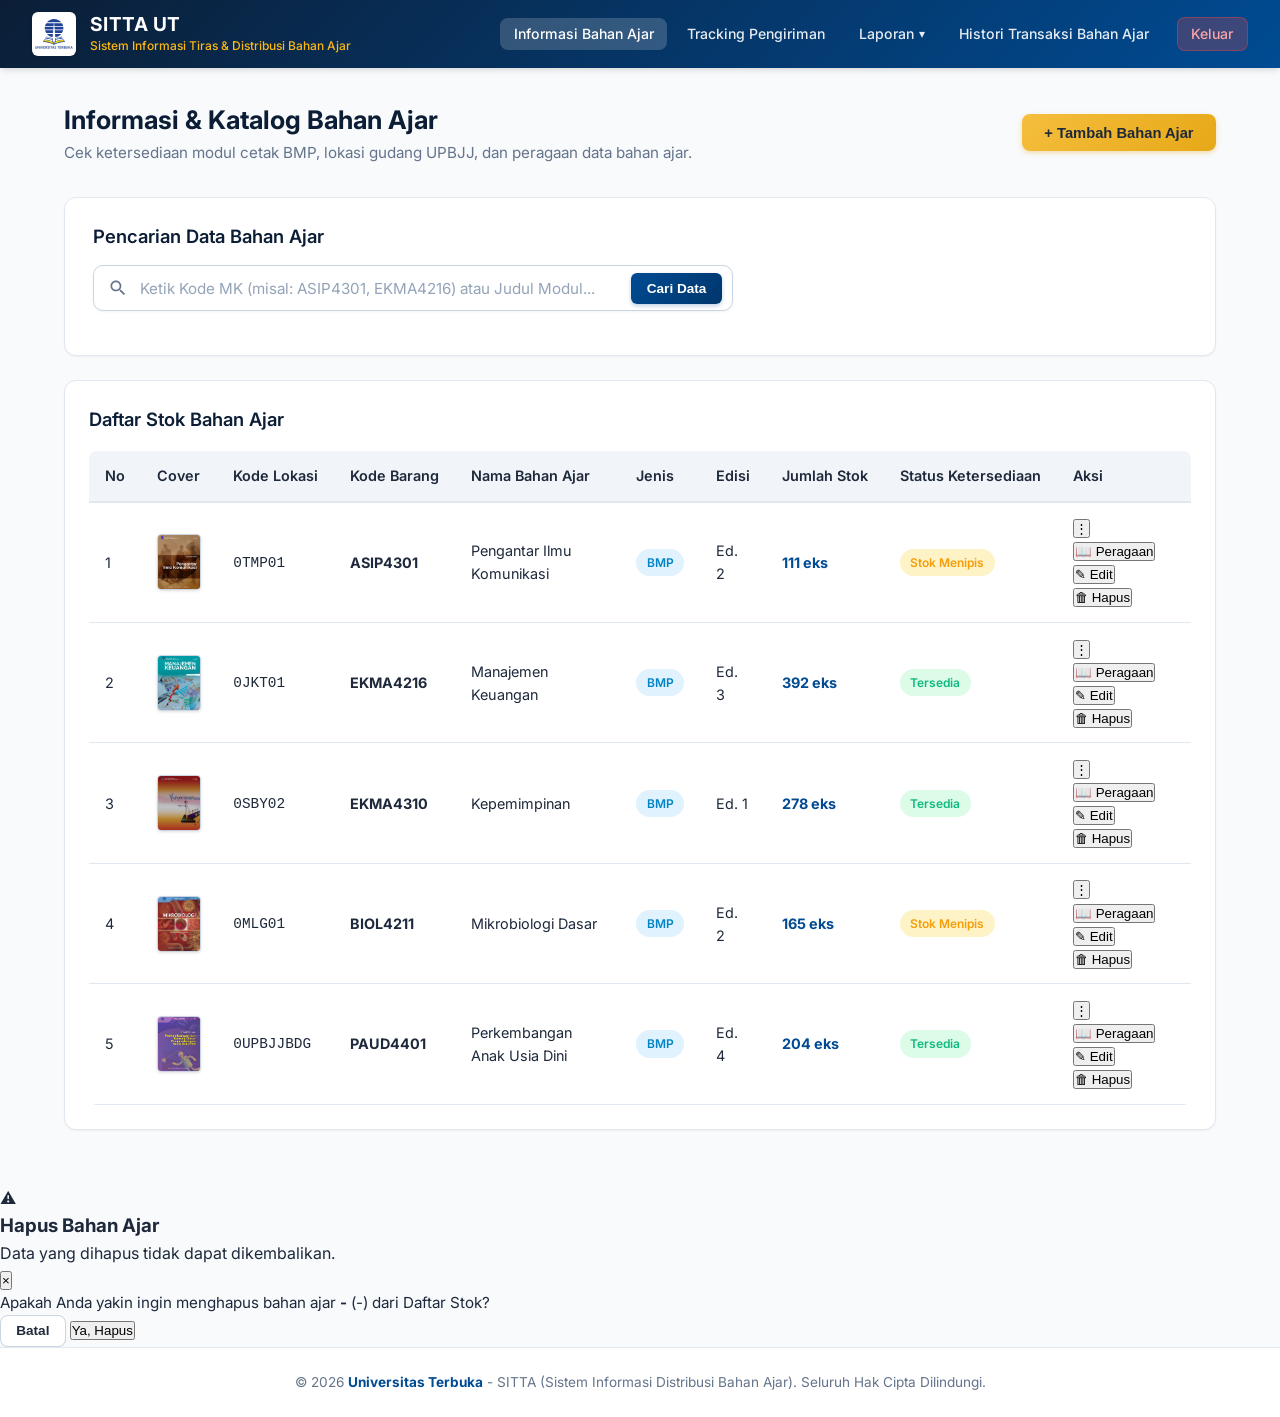
==== __test.html @ 23d4fdcc "Tugas Dimas Nurindra_054720663" ====
﻿<!DOCTYPE html>
<html lang="id">

<head>
    <meta charset="UTF-8">
    <meta name="viewport" content="width=device-width, initial-scale=1.0">
    <title>SITTA - Informasi Bahan Ajar | Universitas Terbuka</title>
    <link rel="stylesheet" href="css/style.css?v=5">
    <link rel="icon" type="image/svg+xml" href="assets/Universitas Terbuka (UT) Logo - Colored - zonalogo.com.svg">
</head>

<body>

    <!-- Header & Navigasi -->
    <header class="site-header">
        <div class="header-inner">
            <a href="dashboard.html" class="brand-wrapper">
                <img src="assets/Universitas Terbuka (UT) Logo - Colored - zonalogo.com.svg" alt="Logo UT"
                    class="brand-logo">
                <div class="brand-title">
                    <h1>SITTA UT</h1>
                    <span>Sistem Informasi Tiras & Distribusi Bahan Ajar</span>
                </div>
            </a>
            <nav class="main-nav">
                <ul>
                    <li><a href="stok.html" class="active">Informasi Bahan Ajar</a></li>
                    <li><a href="tracking.html">Tracking Pengiriman</a></li>
                    <li class="dropdown">
                        <button type="button" class="dropdown-btn">
                            Laporan <span style="font-size: 0.75rem;">&#9662;</span>
                        </button>
                        <ul class="dropdown-menu">
                            <li><a href="dashboard.html#monitoring-do">Monitoring Progress DO Bahan Ajar</a></li>
                            <li><a href="dashboard.html#rekap-stok">Rekap Bahan Ajar</a></li>
                        </ul>
                    </li>
                    <li><a href="dashboard.html#histori-transaksi">Histori Transaksi Bahan Ajar</a></li>
                    <li><a href="index.html" class="btn-logout">Keluar</a></li>
                </ul>
            </nav>
        </div>
    </header>

    <!-- Konten Utama -->
    <main class="main-container">
        <div class="page-header">
            <div>
                <h2>Informasi & Katalog Bahan Ajar</h2>
                <p>Cek ketersediaan modul cetak BMP, lokasi gudang UPBJJ, dan peragaan data bahan ajar.</p>
            </div>
            <div>
                <button type="button" class="btn-cta-gold" id="btnTambahBahanAjar"
                    style="padding: 0.45rem 1.1rem; font-size: 0.85rem;">
                    &#43; Tambah Bahan Ajar
                </button>
            </div>
        </div>

        <!-- Pencarian Data Bahan Ajar Modern Sesuai Instruksi -->
        <div class="card" style="padding: 1.5rem 1.75rem;">
            <h3 class="card-title" style="margin-bottom: 0.85rem;">Pencarian Data Bahan Ajar</h3>

            <div class="search-box-modern">
                <svg class="search-icon" viewBox="0 0 24 24" fill="currentColor">
                    <path
                        d="M15.5 14h-.79l-.28-.27C15.41 12.59 16 11.11 16 9.5 16 5.91 13.09 3 9.5 3S3 5.91 3 9.5 5.91 16 9.5 16c1.61 0 3.09-.59 4.23-1.57l.27.28v.79l5 4.99L20.49 19l-4.99-5zm-6 0C7.01 14 5 11.99 5 9.5S7.01 5 9.5 5 14 7.01 14 9.5 11.99 14 9.5 14z" />
                </svg>
                <input type="text" id="stockSearchInput"
                    placeholder="Ketik Kode MK (misal: ASIP4301, EKMA4216) atau Judul Modul..." autocomplete="off">
                <button type="button" class="btn-cta-blue" id="btnTriggerSearch">Cari Data</button>
            </div>
        </div>


        <!-- ========================================================
             1. TAMPILAN TABEL KATALOG STOK DENGAN GAMBAR SAMPUL
             ======================================================== -->
        <div id="sectionTableView" class="card">
            <div class="card-title">
                <span>Daftar Stok Bahan Ajar</span>
            </div>
            <div class="table-responsive">
                <table class="table-custom" id="stockTable">
                    <thead>
                        <tr>
                            <th style="width: 4%;">No</th>
                            <th style="width: 7%;">Cover</th>
                            <th style="width: 9%;">Kode Lokasi</th>
                            <th style="width: 10%;">Kode Barang</th>
                            <th style="width: 18%;">Nama Bahan Ajar</th>
                            <th style="width: 6%;">Jenis</th>
                            <th style="width: 5%;">Edisi</th>
                            <th style="width: 9%;">Jumlah Stok</th>
                            <th style="width: 11%;">Status Ketersediaan</th>
                            <th style="width: 21%;">Aksi</th>
                        </tr>
                    </thead>
                    <tbody id="stockTableBody">
                        <!-- Diisi otomatis oleh JavaScript dari dataBahanAjar -->
                    </tbody>
                </table>
            </div>
        </div>

    </main>

    <!-- Modal Tambah Bahan Ajar -->
    <div id="modalTambahBahanAjar" class="modal-overlay" onclick="closeTambahBahanAjarModal()">
        <div class="modal-panel modal-panel-wide" onclick="event.stopPropagation()">
            <div class="modal-header-bar">
                <div class="modal-header-text">
                    <span class="modal-header-icon" id="modalTambahIcon">&#43;</span>
                    <div>
                        <h3 id="modalTambahTitle">Tambah Bahan Ajar</h3>
                        <p id="modalTambahSubtitle">Lengkapi data bahan ajar baru, cover diunggah pada langkah terakhir.</p>
                    </div>
                </div>
                <button type="button" class="modal-close-btn" onclick="closeTambahBahanAjarModal()"
                    aria-label="Tutup">&times;</button>
            </div>

            <div class="modal-body-area">
                <div id="alertTambahBahanAjar" class="alert-feedback"></div>

                <form id="formTambahBahanAjar" novalidate>
                    <div class="form-grid">
                        <div class="form-field">
                            <label class="form-label" for="inputKodeLokasi">Kode Lokasi</label>
                            <input type="text" class="form-input" id="inputKodeLokasi" placeholder="misal: 0JKT01"
                                autocomplete="off">
                        </div>
                        <div class="form-field">
                            <label class="form-label" for="inputKodeBarang">Kode Barang</label>
                            <input type="text" class="form-input" id="inputKodeBarang" placeholder="misal: EKMA4501"
                                autocomplete="off">
                        </div>
                        <div class="form-field form-field-full">
                            <label class="form-label" for="inputNamaBarang">Nama Bahan Ajar</label>
                            <input type="text" class="form-input" id="inputNamaBarang"
                                placeholder="misal: Akuntansi Keuangan-II" autocomplete="off">
                        </div>
                        <div class="form-field">
                            <label class="form-label" for="inputJenisBarang">Jenis Barang</label>
                            <select class="form-input" id="inputJenisBarang">
                                <option value="BMP">BMP</option>
                                <option value="Non-BMP">Non-BMP</option>
                                <option value="BMP Non Cetak">BMP Non Cetak</option>
                            </select>
                        </div>
                        <div class="form-field">
                            <label class="form-label" for="inputEdisi">Edisi</label>
                            <input type="number" class="form-input" id="inputEdisi" min="1" step="1" placeholder="misal: 1">
                        </div>
                        <div class="form-field form-field-full">
                            <label class="form-label" for="inputStokBarang">Jumlah Stok</label>
                            <input type="number" class="form-input" id="inputStokBarang" min="0" step="1"
                                placeholder="misal: 100">
                        </div>
                    </div>

                    <!-- Upload Cover (bagian paling bawah) -->
                    <div class="form-field form-field-full cover-field">
                        <label class="form-label" for="inputCoverBarang">Cover Bahan Ajar <span
                                class="form-optional">(opsional)</span></label>
                        <div class="cover-dropzone" id="coverDropzone">
                            <input type="file" id="inputCoverBarang" accept="image/png, image/jpeg" hidden>
                            <img id="coverPreviewImg" class="cover-preview-img" alt="Pratinjau cover" hidden>
                            <div class="cover-dropzone-info">
                                <strong id="coverDropTitle">Klik untuk pilih gambar cover</strong>
                                <span id="coverDropHint">Format JPG atau PNG, maksimal ukuran 5 MB</span>
                            </div>
                            <button type="button" class="cover-clear-btn" id="coverClearBtn" hidden
                                aria-label="Hapus pilihan cover">&times;</button>
                        </div>
                    </div>

                    <div class="modal-footer-actions">
                        <button type="button" class="btn-export" onclick="closeTambahBahanAjarModal()">Batal</button>
                        <button type="submit" class="btn-cta-gold" id="btnSimpanBahanAjar">Simpan Bahan Ajar</button>
                    </div>
                </form>
            </div>
        </div>
    </div>

    <!-- Modal Konfirmasi Hapus Bahan Ajar -->
    <div id="modalHapusBahanAjar" class="modal-overlay" onclick="closeHapusBahanAjarModal()">
        <div class="modal-panel modal-panel-narrow" onclick="event.stopPropagation()">
            <div class="modal-header-bar modal-header-danger">
                <div class="modal-header-text">
                    <span class="modal-header-icon">&#9888;</span>
                    <div>
                        <h3>Hapus Bahan Ajar</h3>
                        <p>Data yang dihapus tidak dapat dikembalikan.</p>
                    </div>
                </div>
                <button type="button" class="modal-close-btn" onclick="closeHapusBahanAjarModal()"
                    aria-label="Tutup">&times;</button>
            </div>
            <div class="modal-body-area">
                <p style="font-size: 0.95rem; color: #1e293b; line-height: 1.5;">
                    Apakah Anda yakin ingin menghapus bahan ajar
                    <strong id="hapusTargetNama">-</strong> (<span id="hapusTargetKode">-</span>) dari Daftar Stok?
                </p>
                <div class="modal-footer-actions">
                    <button type="button" class="btn-export" onclick="closeHapusBahanAjarModal()">Batal</button>
                    <button type="button" class="btn-danger" id="btnKonfirmasiHapus">Ya, Hapus</button>
                </div>
            </div>
        </div>
    </div>

    <!-- Modal Peragaan Detail Bahan Ajar (Halaman yang sama, tanpa pindah halaman) -->
    <div id="modalPeragaanDetail"
        style="display: none; position: fixed; top: 0; left: 0; width: 100%; height: 100%; background: rgba(0,0,0,0.65); z-index: 2500; justify-content: center; align-items: center; padding: 1.5rem;"
        onclick="closePeragaanModal()">
        <div class="peragaan-card" style="margin: 0; max-height: 90vh; overflow-y: auto; width: 100%; max-width: 460px;"
            onclick="event.stopPropagation()">
            <div class="peragaan-header" style="display: flex; justify-content: space-between; align-items: center;">
                <div>
                    <div class="peragaan-title">Informasi Bahan Ajar</div>
                    <div class="peragaan-subtitle">Peragaan Data Bahan Ajar</div>
                </div>
                <button type="button" onclick="closePeragaanModal()"
                    style="background: none; border: none; font-size: 1.5rem; cursor: pointer; color: #64748b;">&times;</button>
            </div>
            <div class="peragaan-cover-wrap">
                <img id="modalPeragaanCover" src="assets/img/pengantar_komunikasi.jpg" alt="Cover" class="peragaan-cover-img">
            </div>
            <div class="peragaan-body" id="modalPeragaanFields">
                <!-- Diisi via JavaScript -->
            </div>
        </div>
    </div>

    <!-- Modal Pratinjau Gambar Cover -->
    <div id="modalCoverPreview"
        style="display: none; position: fixed; top: 0; left: 0; width: 100%; height: 100%; background: rgba(0,0,0,0.65); z-index: 3000; justify-content: center; align-items: center; padding: 1.5rem;"
        onclick="closeCoverModal()">
        <div style="background: #ffffff; border-radius: 12px; padding: 1.5rem; max-width: 440px; text-align: center; position: relative;"
            onclick="event.stopPropagation()">
            <button type="button" onclick="closeCoverModal()"
                style="position: absolute; right: 12px; top: 10px; background: none; border: none; font-size: 1.5rem; cursor: pointer; color: #64748b;">&times;</button>
            <h4 id="modalCoverTitle" style="margin-bottom: 1rem; color: var(--dark-blue); font-size: 1.05rem;">Cover
                Bahan Ajar</h4>
            <img id="modalCoverImg" src="" alt="Cover"
                style="max-width: 100%; height: 280px; object-fit: contain; border-radius: 6px; box-shadow: 0 4px 8px rgba(0,0,0,0.15);">
        </div>
    </div>

    <!-- Footer -->
    <footer class="site-footer">
        <p>&copy; 2026 <strong>Universitas Terbuka</strong> - SITTA (Sistem Informasi Distribusi Bahan Ajar). Seluruh
            Hak Cipta Dilindungi.</p>
    </footer>

    <!-- Script Data & Interaktivitas -->
    <script src="js/data.js"></script>
    <script src="js/script.js?v=5"></script>
<script>
window.__errors=[];window.onerror=function(m){window.__errors.push(m);};
window.addEventListener('load', function () {
  setTimeout(function () {
    var out=[];
    var A=document.getElementById('alertTambahBahanAjar');
    try{
      openEditBahanAjarModal('ASIP4301');
      out.push('kode='+document.getElementById('inputKodeBarang').value);
      out.push('lokasi='+document.getElementById('inputKodeLokasi').value);
      out.push('edisi='+document.getElementById('inputEdisi').value);
      out.push('stok='+document.getElementById('inputStokBarang').value);
      document.getElementById('inputStokBarang').value='111';
      document.getElementById('formTambahBahanAjar').dispatchEvent(new Event('submit',{cancelable:true,bubbles:true}));
      out.push('alert='+A.innerHTML);
      out.push('modalDisplay='+document.getElementById('modalTambahBahanAjar').style.display);
      out.push('stokNow='+dataBahanAjar.find(function(i){return i.kodeBarang==='ASIP4301';}).stok);
    }catch(e){out.push('EXC: '+e.message);}
    out.push('errors='+JSON.stringify(window.__errors));
    document.title='RESULT::'+out.join(' ;; ');
  }, 400);
});
</script>
</body>

</html>
---- css/style.css ----
﻿

@import url('https://fonts.googleapis.com/css2?family=Inter:wght@300;400;500;600;700&display=swap');

:root {
    --primary-color: #004b93;
    --primary-hover: #00366b;
    --secondary-color: #fdb813;
    --secondary-hover: #e09f06;
    --dark-blue: #0b1e36;
    --accent-blue: #e8f1fa;
    --bg-page: #f8fafc;
    --card-bg: #ffffff;
    --text-primary: #1e293b;
    --text-secondary: #64748b;
    --text-muted: #94a3b8;
    --border-color: #e2e8f0;
    --success-color: #10b981;
    --success-bg: #dcfce7;
    --warning-color: #f59e0b;
    --warning-bg: #fef3c7;
    --danger-color: #ef4444;
    --danger-bg: #fee2e2;
    --shadow-sm: 0 1px 2px 0 rgba(0, 0, 0, 0.05);
    --shadow-md: 0 4px 6px -1px rgba(0, 0, 0, 0.1), 0 2px 4px -2px rgba(0, 0, 0, 0.05);
    --shadow-lg: 0 10px 15px -3px rgba(0, 0, 0, 0.1), 0 4px 6px -4px rgba(0, 0, 0, 0.05);
    --radius-md: 8px;
    --radius-lg: 12px;
    --transition: all 0.2s ease-in-out;
}

* {
    margin: 0;
    padding: 0;
    box-sizing: border-box;
}

body {
    font-family: 'Inter', -apple-system, BlinkMacSystemFont, 'Segoe UI', Roboto, sans-serif;
    background-color: var(--bg-page);
    color: var(--text-primary);
    line-height: 1.6;
    min-height: 100vh;
    display: flex;
    flex-direction: column;
}

.site-header {
    background: linear-gradient(135deg, var(--dark-blue) 0%, var(--primary-color) 100%);
    color: #ffffff;
    padding: 0.75rem 2rem;
    box-shadow: var(--shadow-md);
    position: sticky;
    top: 0;
    z-index: 100;
}

.header-inner {
    max-width: 1400px;
    margin: 0 auto;
    display: flex;
    justify-content: space-between;
    align-items: center;
    gap: 1.5rem;
    width: 100%;
}

.brand-wrapper {
    display: flex;
    align-items: center;
    gap: 0.85rem;
    text-decoration: none;
    color: #ffffff;
    flex-shrink: 0;
}

.brand-logo {
    width: 44px;
    height: 44px;
    object-fit: contain;
    border-radius: 6px;
    background-color: #ffffff;
    padding: 3px;
    box-shadow: 0 1px 3px rgba(0, 0, 0, 0.15);
}

.brand-title h1 {
    font-size: 1.2rem;
    font-weight: 700;
    letter-spacing: 0.5px;
    line-height: 1.2;
    white-space: nowrap;
}

.brand-title span {
    font-size: 0.75rem;
    color: var(--secondary-color);
    font-weight: 500;
    display: block;
    white-space: nowrap;
}

.main-nav {
    display: flex;
    align-items: center;
}

.main-nav>ul {
    list-style: none;
    display: flex;
    flex-direction: row;
    gap: 0.4rem;
    align-items: center;
    margin: 0;
    padding: 0;
}

.main-nav>ul>li {
    position: relative;
    list-style: none;
}

.main-nav a,
.main-nav .dropdown-btn {
    color: rgba(255, 255, 255, 0.9);
    text-decoration: none;
    font-size: 0.88rem;
    font-weight: 500;
    padding: 0.5rem 0.85rem;
    border-radius: var(--radius-md);
    transition: var(--transition);
    display: inline-flex;
    align-items: center;
    gap: 0.35rem;
    background: transparent;
    border: none;
    cursor: pointer;
    font-family: inherit;
    white-space: nowrap;
    line-height: 1.2;
}

.main-nav a:hover,
.main-nav a.active,
.main-nav .dropdown:hover .dropdown-btn,
.main-nav .dropdown.open .dropdown-btn {
    color: #ffffff;
    background-color: rgba(255, 255, 255, 0.18);
}

.main-nav .dropdown.highlight-active .dropdown-btn {
    background-color: #dc2626 !important;
    color: #ffffff !important;
    font-weight: 600;
}

.dropdown-menu {
    display: none;
    position: absolute;
    top: 100%;
    left: 0;
    background-color: #ffffff;
    min-width: 250px;
    width: max-content;
    box-shadow: 0 10px 25px -5px rgba(0, 0, 0, 0.25), 0 8px 10px -6px rgba(0, 0, 0, 0.15);
    border-radius: 8px;
    padding: 0.4rem 0;
    z-index: 1000;
    border: 1px solid #cbd5e1;
    margin-top: 0.35rem;
    list-style: none;
    flex-direction: column;
    gap: 0;
}

.dropdown:hover .dropdown-menu,
.dropdown.open .dropdown-menu {
    display: flex !important;
    flex-direction: column !important;
    animation: navFadeIn 0.18s ease-out;
}

@keyframes navFadeIn {
    from {
        opacity: 0;
        transform: translateY(-4px);
    }

    to {
        opacity: 1;
        transform: translateY(0);
    }
}

.dropdown-menu>li {
    width: 100%;
    display: block;
    list-style: none;
    margin: 0;
    padding: 0;
}

.dropdown-menu a {
    color: #1e293b !important;
    padding: 0.65rem 1.25rem !important;
    display: block !important;
    width: 100% !important;
    box-sizing: border-box;
    border-radius: 0 !important;
    font-size: 0.88rem !important;
    font-weight: 500 !important;
    white-space: nowrap !important;
    text-align: left !important;
    transition: background-color 0.15s ease, color 0.15s ease !important;
}

.dropdown-menu a:hover {
    background-color: #f1f5f9 !important;
    color: #004b93 !important;
}

.dropdown-menu a.active {
    background-color: #e0f2fe !important;
    color: #0284c7 !important;
    font-weight: 600 !important;
}

.main-nav a.btn-logout {
    background-color: rgba(239, 68, 68, 0.25);
    border: 1px solid rgba(239, 68, 68, 0.4);
    color: #fca5a5;
    margin-left: 0.5rem;
}

.main-nav a.btn-logout:hover {
    background-color: var(--danger-color);
    color: #ffffff;
}

.dashboard-greeting-card {
    background: #ffffff;
    border: 1px solid var(--border-color);
    border-radius: var(--radius-lg);
    padding: 1.5rem 2rem;
    margin-bottom: 2rem;
    box-shadow: var(--shadow-sm);
    display: flex;
    justify-content: space-between;
    align-items: center;
    flex-wrap: wrap;
    gap: 1.25rem;
}

.dashboard-main-title {
    font-size: 1.6rem;
    font-weight: 800;
    color: var(--dark-blue);
    line-height: 1.2;
    margin-bottom: 0.4rem;
}

.greeting-info-row {
    display: flex;
    align-items: center;
    gap: 0.75rem;
    flex-wrap: wrap;
}

.greeting-badge {
    background: linear-gradient(135deg, #fef3c7 0%, #fde68a 100%);
    color: #92400e;
    font-weight: 700;
    padding: 0.35rem 0.85rem;
    border-radius: 9999px;
    border: 1px solid #fcd34d;
    display: inline-flex;
    align-items: center;
    gap: 0.35rem;
    font-size: 0.95rem;
}

.greeting-user-display {
    color: var(--text-primary);
    font-weight: 600;
    font-size: 1rem;
}

.greeting-meta {
    font-size: 0.85rem;
    color: var(--text-secondary);
}

.live-clock-pill {
    background: #f8fafc;
    border: 1px solid var(--border-color);
    padding: 0.45rem 1rem;
    border-radius: var(--radius-md);
    font-family: 'Consolas', 'Courier New', monospace;
    font-size: 0.95rem;
    font-weight: 600;
    color: var(--primary-color);
    display: inline-flex;
    align-items: center;
    gap: 0.5rem;
}

.progress-bar-wrap {
    width: 100%;
    height: 8px;
    background-color: #e2e8f0;
    border-radius: 9999px;
    overflow: hidden;
    margin: 0.5rem 0;
}

.progress-bar-fill {
    height: 100%;
    border-radius: 9999px;
    transition: width 0.4s ease;
}

.progress-bar-fill.success {
    background-color: var(--success-color);
}

.progress-bar-fill.warning {
    background-color: var(--warning-color);
}

.progress-bar-fill.info {
    background-color: #0284c7;
}

.btn-export {
    background-color: #f1f5f9;
    color: var(--text-primary);
    border: 1px solid var(--border-color);
    padding: 0.45rem 0.95rem;
    border-radius: var(--radius-md);
    font-size: 0.85rem;
    font-weight: 500;
    cursor: pointer;
    display: inline-flex;
    align-items: center;
    gap: 0.4rem;
    transition: var(--transition);
}

.btn-export:hover {
    background-color: #e2e8f0;
    color: var(--primary-color);
}

.dashboard-tab-content {
    display: none;
}

.dashboard-tab-content.active-tab {
    display: block;
    animation: tabFadeIn 0.25s ease;
}

@keyframes tabFadeIn {
    from {
        opacity: 0;
        transform: translateY(4px);
    }

    to {
        opacity: 1;
        transform: translateY(0);
    }
}

.login-body {
    background: linear-gradient(135deg, #0b1e36 0%, #004b93 50%, #032b53 100%);
    min-height: 100vh;
    display: flex;
    flex-direction: column;
    justify-content: center;
    align-items: center;
    padding: 1.5rem;
}

.login-brand-top {
    display: flex;
    align-items: center;
    gap: 0.75rem;
    margin-bottom: 1.5rem;
    text-decoration: none;
    color: #ffffff;
}

.login-brand-top img {
    width: 48px;
    height: 48px;
    background: #ffffff;
    border-radius: 8px;
    padding: 3px;
    box-shadow: 0 2px 6px rgba(0, 0, 0, 0.15);
}

.login-brand-top span {
    font-size: 1.3rem;
    font-weight: 700;
    letter-spacing: 0.5px;
}

.login-card-minimal {
    background-color: #ffffff;
    border-radius: 14px;
    box-shadow: 0 20px 25px -5px rgba(0, 0, 0, 0.25), 0 8px 10px -6px rgba(0, 0, 0, 0.15);
    width: 100%;
    max-width: 420px;
    padding: 2.5rem 2.25rem 2rem;
    position: relative;
    box-sizing: border-box;
}

.login-heading {
    font-size: 1.75rem;
    font-weight: 800;
    color: #1e293b;
    margin-bottom: 2rem;
    text-align: left;
    letter-spacing: -0.5px;
}

.input-line-group {
    display: flex;
    align-items: center;
    border-bottom: 1.5px solid #cbd5e1;
    padding: 0.6rem 0.2rem;
    margin-bottom: 1.5rem;
    transition: border-color 0.2s ease, box-shadow 0.2s ease;
}

.input-line-group:focus-within {
    border-bottom-color: #0284c7;
}

.input-line-group .input-icon {
    display: flex;
    align-items: center;
    justify-content: center;
    width: 26px;
    height: 26px;
    color: #64748b;
    margin-right: 0.85rem;
    flex-shrink: 0;
    transition: color 0.2s ease;
}

.input-line-group:focus-within .input-icon {
    color: #0284c7;
}

.input-line-group input,
.input-line-group select {
    width: 100%;
    border: none;
    outline: none;
    background: transparent;
    font-size: 1rem;
    color: #1e293b;
    font-family: inherit;
    padding: 0.2rem 0;
}

.input-line-group input::placeholder {
    color: #94a3b8;
    font-weight: 400;
}

.link-forgot-pw {
    display: block;
    text-align: right;
    color: #0284c7;
    font-size: 0.9rem;
    text-decoration: none;
    margin-top: -0.5rem;
    margin-bottom: 1.75rem;
    font-weight: 500;
    cursor: pointer;
    transition: color 0.15s ease;
}

.link-forgot-pw:hover {
    color: #0369a1;
    text-decoration: underline;
}

.btn-yellow-submit {
    display: block;
    width: 100%;
    background-color: #f4be38;
    color: #24292f;
    border: none;
    border-radius: 8px;
    padding: 0.85rem 1.5rem;
    font-size: 1rem;
    font-weight: 600;
    cursor: pointer;
    text-align: center;
    transition: background-color 0.2s ease, transform 0.1s ease, box-shadow 0.2s ease;
    box-shadow: 0 2px 4px rgba(244, 190, 56, 0.3);
}

.btn-yellow-submit:hover {
    background-color: #e5af2b;
}

.btn-yellow-submit:active {
    transform: scale(0.99);
}

.register-link-wrapper {
    text-align: center;
    margin-top: 1.5rem;
}

.link-register {
    color: #0284c7;
    font-size: 0.95rem;
    text-decoration: none;
    font-weight: 500;
    cursor: pointer;
    transition: color 0.15s ease;
}

.link-register:hover {
    color: #0369a1;
    text-decoration: underline;
}

.btn-outline-back {
    display: inline-block;
    width: 100%;
    background: transparent;
    color: #64748b;
    border: 1px solid #cbd5e1;
    border-radius: 8px;
    padding: 0.75rem 1rem;
    font-size: 0.95rem;
    font-weight: 500;
    cursor: pointer;
    text-align: center;
    margin-top: 0.75rem;
    transition: all 0.2s ease;
}

.btn-outline-back:hover {
    background-color: #f1f5f9;
    color: #1e293b;
}

.alert-feedback {
    display: none;
    padding: 0.75rem 1rem;
    border-radius: 8px;
    font-size: 0.875rem;
    margin-bottom: 1.25rem;
    line-height: 1.4;
}

.alert-feedback.alert-error {
    display: block;
    background-color: #fee2e2;
    color: #b91c1c;
    border: 1px solid #fca5a5;
}

.alert-feedback.alert-success {
    display: block;
    background-color: #dcfce7;
    color: #15803d;
    border: 1px solid #86efac;
}

.alert-feedback.alert-info {
    display: block;
    background-color: #e0f2fe;
    color: #0369a1;
    border: 1px solid #7dd3fc;
}

.demo-accounts-section {
    margin-top: 2rem;
    padding-top: 1.25rem;
    border-top: 1px dashed #e2e8f0;
}

.demo-accounts-title {
    font-size: 0.75rem;
    text-transform: uppercase;
    letter-spacing: 0.5px;
    color: #94a3b8;
    font-weight: 600;
    margin-bottom: 0.65rem;
    display: flex;
    justify-content: space-between;
    align-items: center;
}

.demo-chips {
    display: flex;
    flex-direction: column;
    gap: 0.4rem;
}

.demo-chip-item {
    font-size: 0.78rem;
    background: #f8fafc;
    border: 1px solid #e2e8f0;
    padding: 0.4rem 0.6rem;
    border-radius: 6px;
    color: #475569;
    cursor: pointer;
    display: flex;
    justify-content: space-between;
    align-items: center;
    transition: all 0.15s ease;
}

.demo-chip-item:hover {
    background: #e0f2fe;
    border-color: #bae6fd;
    color: #0284c7;
}

.demo-chip-role {
    font-size: 0.7rem;
    background: #e2e8f0;
    padding: 0.1rem 0.4rem;
    border-radius: 4px;
    color: #334155;
}

.auth-view {
    display: block;
}

.auth-view.hidden-view {
    display: none;
}

.main-container {
    max-width: 1200px;
    margin: 2rem auto;
    padding: 0 1.5rem;
    flex: 1;
    width: 100%;
}

.page-header {
    margin-bottom: 2rem;
    display: flex;
    justify-content: space-between;
    align-items: center;
    flex-wrap: wrap;
    gap: 1rem;
}

.page-header h2 {
    font-size: 1.6rem;
    color: var(--dark-blue);
    font-weight: 700;
}

.page-header p {
    color: var(--text-secondary);
    font-size: 0.95rem;
}

.card {
    background-color: var(--card-bg);
    border: 1px solid var(--border-color);
    border-radius: var(--radius-lg);
    box-shadow: var(--shadow-sm);
    padding: 1.5rem;
    margin-bottom: 1.5rem;
}

.card-title {
    font-size: 1.15rem;
    font-weight: 600;
    color: var(--dark-blue);
    margin-bottom: 1rem;
    display: flex;
    align-items: center;
    justify-content: space-between;
}

.stats-grid {
    display: grid;
    grid-template-columns: repeat(auto-fit, minmax(240px, 1fr));
    gap: 1.5rem;
    margin-bottom: 2rem;
}

.stat-card {
    background-color: var(--card-bg);
    border: 1px solid var(--border-color);
    border-left: 5px solid var(--primary-color);
    border-radius: var(--radius-md);
    padding: 1.25rem;
    box-shadow: var(--shadow-sm);
    transition: var(--transition);
}

.stat-card:hover {
    transform: translateY(-2px);
    box-shadow: var(--shadow-md);
}

.stat-card.accent {
    border-left-color: var(--secondary-color);
}

.stat-card.success {
    border-left-color: var(--success-color);
}

.stat-card.warning {
    border-left-color: var(--warning-color);
}

.stat-card h3 {
    font-size: 0.85rem;
    text-transform: uppercase;
    letter-spacing: 0.5px;
    color: var(--text-secondary);
    margin-bottom: 0.5rem;
}

.stat-value {
    font-size: 1.8rem;
    font-weight: 700;
    color: var(--dark-blue);
}

.stat-desc {
    font-size: 0.8rem;
    color: var(--text-muted);
    margin-top: 0.35rem;
}

.table-responsive {
    width: 100%;
    overflow-x: auto;
    border-radius: var(--radius-md);
}

.table-custom {
    width: 100%;
    border-collapse: collapse;
    font-size: 0.9rem;
    text-align: left;
}

.table-custom thead th {
    background-color: #f1f5f9;
    color: var(--text-primary);
    font-weight: 600;
    padding: 0.85rem 1rem;
    border-bottom: 2px solid var(--border-color);
    white-space: nowrap;
}

.table-custom tbody td {
    padding: 0.85rem 1rem;
    border-bottom: 1px solid var(--border-color);
    color: var(--text-primary);
}

.table-custom tbody tr:hover {
    background-color: #f8fafc;
}

.badge {
    display: inline-block;
    padding: 0.25rem 0.65rem;
    border-radius: 9999px;
    font-size: 0.75rem;
    font-weight: 600;
    text-align: center;
}

.badge-success {
    background-color: var(--success-bg);
    color: var(--success-color);
}

.badge-warning {
    background-color: var(--warning-bg);
    color: var(--warning-color);
}

.badge-info {
    background-color: #e0f2fe;
    color: #0284c7;
}

.badge-danger {
    background-color: var(--danger-bg);
    color: var(--danger-color);
}

.timeline {
    position: relative;
    padding: 1.5rem 0 1.5rem 2rem;
    border-left: 3px solid #cbd5e1;
    margin-left: 1rem;
}

.timeline-item {
    position: relative;
    margin-bottom: 2rem;
}

.timeline-item:last-child {
    margin-bottom: 0;
}

.timeline-dot {
    position: absolute;
    left: -2.45rem;
    top: 0.1rem;
    width: 18px;
    height: 18px;
    border-radius: 50%;
    background-color: #94a3b8;
    border: 3px solid #ffffff;
    box-shadow: 0 0 0 2px #cbd5e1;
}

.timeline-item.completed .timeline-dot {
    background-color: var(--success-color);
    box-shadow: 0 0 0 2px var(--success-color);
}

.timeline-item.active .timeline-dot {
    background-color: var(--primary-color);
    box-shadow: 0 0 0 2px var(--primary-color);
    animation: pulse 1.5s infinite;
}

@keyframes pulse {
    0% {
        transform: scale(1);
    }

    50% {
        transform: scale(1.2);
    }

    100% {
        transform: scale(1);
    }
}

.timeline-content h4 {
    font-size: 1rem;
    font-weight: 600;
    color: var(--dark-blue);
}

.timeline-date {
    font-size: 0.8rem;
    color: var(--text-muted);
    margin-bottom: 0.25rem;
}

.timeline-content p {
    font-size: 0.875rem;
    color: var(--text-secondary);
}

.btn-primary,
.btn-cta-blue {
    background: linear-gradient(135deg, #004b93 0%, #00366b 100%) !important;
    color: #ffffff !important;
    font-weight: 600 !important;
    font-size: 0.85rem !important;
    border: none !important;
    border-radius: 6px !important;
    padding: 0.5rem 1rem !important;
    cursor: pointer !important;
    display: inline-flex !important;
    align-items: center !important;
    justify-content: center !important;
    gap: 0.4rem !important;
    box-shadow: 0 2px 4px rgba(0, 75, 147, 0.25) !important;
    transition: all 0.2s ease !important;
    text-decoration: none !important;
    white-space: nowrap !important;
}

.btn-primary:hover,
.btn-cta-blue:hover {
    background: linear-gradient(135deg, #005bb3 0%, #004080 100%) !important;
    transform: translateY(-1px) !important;
    box-shadow: 0 4px 8px rgba(0, 75, 147, 0.35) !important;
}

.btn-cta-gold {
    background: linear-gradient(135deg, #f5be3d 0%, #e6a817 100%) !important;
    color: #1e293b !important;
    font-weight: 700 !important;
    font-size: 0.92rem !important;
    border: none !important;
    border-radius: 8px !important;
    padding: 0.65rem 1.4rem !important;
    cursor: pointer !important;
    display: inline-flex !important;
    align-items: center !important;
    justify-content: center !important;
    gap: 0.45rem !important;
    box-shadow: 0 2px 5px rgba(230, 168, 23, 0.35) !important;
    transition: all 0.2s ease !important;
    text-decoration: none !important;
    white-space: nowrap !important;
}

.btn-cta-gold:hover {
    background: linear-gradient(135deg, #f7c653 0%, #d89b0b 100%) !important;
    transform: translateY(-1px) !important;
    box-shadow: 0 4px 10px rgba(230, 168, 23, 0.45) !important;
}

.btn-export {
    background-color: #ffffff !important;
    color: #1e293b !important;
    border: 1.5px solid #cbd5e1 !important;
    padding: 0.45rem 0.95rem !important;
    border-radius: var(--radius-md) !important;
    font-size: 0.85rem !important;
    font-weight: 600 !important;
    cursor: pointer !important;
    display: inline-flex !important;
    align-items: center !important;
    gap: 0.4rem !important;
    box-shadow: 0 1px 2px rgba(0, 0, 0, 0.05) !important;
    transition: var(--transition) !important;
}

.btn-export:hover {
    background-color: #f8fafc !important;
    border-color: #004b93 !important;
    color: #004b93 !important;
}

.search-box-modern {
    display: flex;
    align-items: center;
    background: #ffffff;
    border: 1.5px solid #cbd5e1;
    border-radius: 10px;
    padding: 0.4rem 0.6rem 0.4rem 0.9rem;
    gap: 0.75rem;
    max-width: 640px;
    margin-bottom: 1.25rem;
    box-shadow: 0 1px 3px rgba(0, 0, 0, 0.05);
    transition: all 0.2s ease-in-out;
}

.search-box-modern:focus-within {
    border-color: #004b93;
    box-shadow: 0 0 0 3px rgba(0, 75, 147, 0.15), 0 2px 4px rgba(0, 0, 0, 0.05);
}

.search-box-modern .search-icon {
    width: 20px;
    height: 20px;
    color: #64748b;
    flex-shrink: 0;
}

.search-box-modern:focus-within .search-icon {
    color: #004b93;
}

.search-box-modern input {
    flex: 1;
    border: none;
    outline: none;
    font-size: 0.95rem;
    color: #1e293b;
    font-family: inherit;
    background: transparent;
    padding: 0.25rem 0;
}

.search-box-modern input::placeholder {
    color: #94a3b8;
}

.peragaan-card {
    max-width: 480px;
    margin: 1.5rem auto;
    background: #ffffff;
    border-radius: 12px;
    border: 1px solid var(--border-color);
    box-shadow: 0 10px 25px -5px rgba(0, 0, 0, 0.1);
    overflow: hidden;
}

.peragaan-header {
    padding: 1.25rem 1.5rem 0.75rem;
    border-bottom: 1px solid #f1f5f9;
}

.peragaan-title {
    font-size: 1.15rem;
    font-weight: 700;
    color: var(--dark-blue);
    display: flex;
    align-items: center;
    gap: 0.5rem;
}

.peragaan-subtitle {
    font-size: 0.8rem;
    color: var(--text-secondary);
    margin-top: 0.2rem;
}

.peragaan-cover-wrap {
    padding: 1.25rem;
    text-align: center;
    background: #f8fafc;
    border-bottom: 1px solid #f1f5f9;
}

.peragaan-cover-img {
    max-width: 100%;
    height: 220px;
    object-fit: cover;
    border-radius: 6px;
    box-shadow: 0 6px 12px -2px rgba(0, 0, 0, 0.15);
    border: 1px solid #e2e8f0;
}

.peragaan-body {
    padding: 1.25rem 1.5rem 1.5rem;
}

.peragaan-field-group {
    margin-bottom: 0.85rem;
}

.peragaan-field-group:last-child {
    margin-bottom: 0;
}

.peragaan-label {
    font-size: 0.75rem;
    font-weight: 600;
    color: #64748b;
    margin-bottom: 0.25rem;
    display: block;
}

.peragaan-value-box {
    background: #f8fafc;
    border: 1px solid #e2e8f0;
    border-radius: 6px;
    padding: 0.55rem 0.8rem;
    font-size: 0.92rem;
    font-weight: 600;
    color: #1e293b;
}

.table-cover-thumb {
    width: 44px;
    height: 56px;
    object-fit: cover;
    border-radius: 4px;
    box-shadow: 0 1px 3px rgba(0, 0, 0, 0.12);
    border: 1px solid #cbd5e1;
    cursor: pointer;
    transition: transform 0.15s ease, box-shadow 0.15s ease;
    vertical-align: middle;
}

.table-cover-thumb:hover {
    transform: scale(1.15);
    box-shadow: 0 4px 8px rgba(0, 0, 0, 0.2);
}

.tracking-mobile-card {
    max-width: 580px;
    margin: 1.5rem auto;
    background: #ffffff;
    border-radius: 12px;
    border: 1px solid var(--border-color);
    box-shadow: var(--shadow-md);
    overflow: hidden;
}

.tracking-blue-header {
    background: linear-gradient(135deg, #1e3a8a 0%, #1e40af 100%);
    color: #ffffff;
    padding: 1.25rem 1.5rem;
}

.tracking-header-name {
    font-size: 1.15rem;
    font-weight: 700;
    letter-spacing: 0.5px;
    text-transform: uppercase;
}

.tracking-header-sub {
    font-size: 0.85rem;
    color: #bfdbfe;
    margin-top: 0.25rem;
}

.tracking-header-meta {
    font-size: 0.75rem;
    color: #93c5fd;
    margin-top: 0.65rem;
    border-top: 1px solid rgba(255, 255, 255, 0.2);
    padding-top: 0.5rem;
    display: flex;
    justify-content: space-between;
}

.tracking-timeline-wrap {
    padding: 1.5rem;
}

.tracking-timeline-title {
    font-size: 0.95rem;
    font-weight: 700;
    color: #1e293b;
    margin-bottom: 1.25rem;
}

.tracking-stepper {
    position: relative;
    padding-left: 1.5rem;
    border-left: 2px solid #e2e8f0;
    margin-left: 0.5rem;
}

.tracking-step-item {
    position: relative;
    margin-bottom: 1.5rem;
    display: flex;
    justify-content: space-between;
    align-items: flex-start;
    gap: 1.25rem;
}

.tracking-step-item:last-child {
    margin-bottom: 0;
}

.tracking-step-dot {
    position: absolute;
    left: -1.95rem;
    top: 0.15rem;
    width: 14px;
    height: 14px;
    border-radius: 50%;
    background: #f59e0b;
    border: 2px solid #ffffff;
    box-shadow: 0 0 0 2px #f59e0b;
}

.tracking-step-item.completed .tracking-step-dot {
    background: #10b981;
    box-shadow: 0 0 0 2px #10b981;
}

.tracking-step-content {
    flex: 1;
}

.tracking-step-desc {
    font-size: 0.88rem;
    color: #1e293b;
    line-height: 1.45;
    font-weight: 600;
}

.tracking-step-subdesc {
    font-size: 0.8rem;
    color: #64748b;
    margin-top: 0.2rem;
    font-weight: 400;
}

.tracking-step-time {
    font-size: 0.78rem;
    color: #64748b;
    white-space: nowrap;
    text-align: right;
    font-family: 'Consolas', 'Courier New', monospace;
    padding-top: 0.1rem;
}

.site-footer {
    background-color: #ffffff;
    border-top: 1px solid var(--border-color);
    padding: 1.5rem 2rem;
    text-align: center;
    font-size: 0.85rem;
    color: var(--text-secondary);
    margin-top: auto;
}

.site-footer strong {
    color: var(--primary-color);
}

@media (max-width: 1024px) {
    .header-inner {
        flex-direction: column;
        gap: 0.85rem;
        text-align: center;
    }

    .main-nav>ul {
        flex-wrap: wrap;
        justify-content: center;
        gap: 0.35rem;
    }
}

@media (max-width: 768px) {
    .site-header {
        padding: 0.85rem 1rem;
    }

    .header-inner {
        flex-direction: column;
        gap: 0.75rem;
    }

    .main-nav>ul {
        flex-wrap: wrap;
        justify-content: center;
        gap: 0.35rem;
    }

    .main-nav a,
    .main-nav .dropdown-btn {
        font-size: 0.82rem;
        padding: 0.45rem 0.65rem;
    }

    .page-header {
        flex-direction: column;
        align-items: flex-start;
    }

    .search-box {
        flex-direction: column;
    }

    .search-box button {
        width: 100%;
    }
}
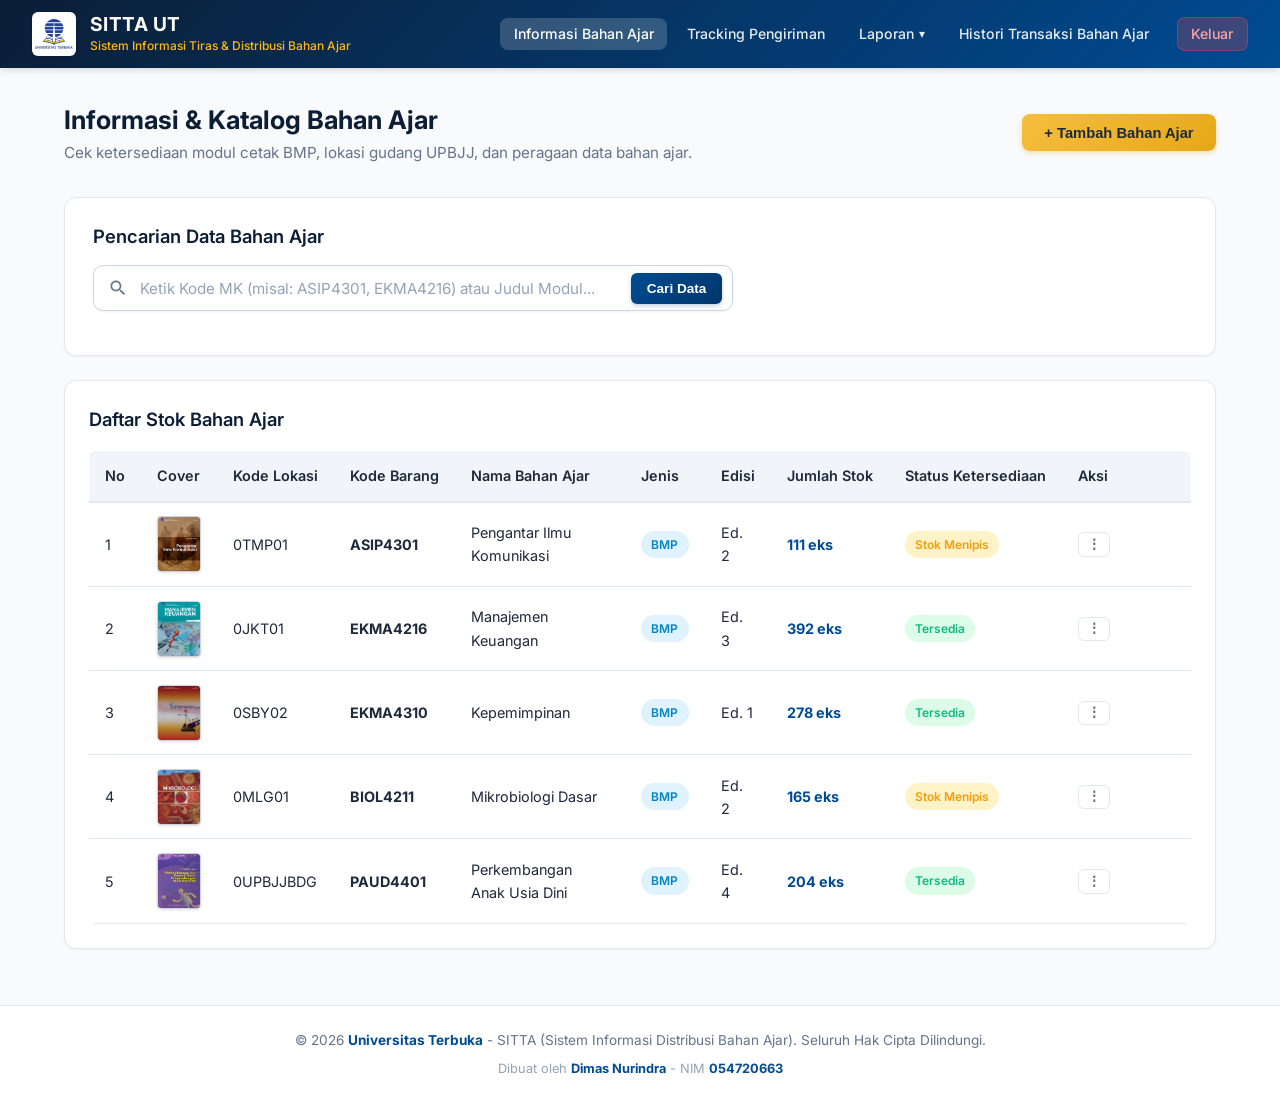
==== commit 9868d4c4: "feat: tambah informasi pembuat di footer - Dibuat oleh Dimas Nurindra NIM 054720663" ====
--- a/__test.html
+++ b/__test.html
@@ -251,8 +251,8 @@
 
     <!-- Footer -->
     <footer class="site-footer">
-        <p>&copy; 2026 <strong>Universitas Terbuka</strong> - SITTA (Sistem Informasi Distribusi Bahan Ajar). Seluruh
-            Hak Cipta Dilindungi.</p>
+        <p>&copy; 2026 <strong>Universitas Terbuka</strong> - SITTA (Sistem Informasi Distribusi Bahan Ajar). Seluruh Hak Cipta Dilindungi.</p>
+        <p style="font-size: 0.8rem; color: var(--text-muted); margin-top: 0.5rem;">Dibuat oleh <strong>Dimas Nurindra</strong> - NIM <strong>054720663</strong></p>
     </footer>
 
     <!-- Script Data & Interaktivitas -->
--- a/css/style.css
+++ b/css/style.css
@@ -429,6 +429,7 @@
 .input-line-group {
     display: flex;
     align-items: center;
+    flex-wrap: wrap;
     border-bottom: 1.5px solid #cbd5e1;
     padding: 0.6rem 0.2rem;
     margin-bottom: 1.5rem;
@@ -1089,7 +1090,7 @@
 }
 
 .tracking-mobile-card {
-    max-width: 580px;
+    max-width: 95%;
     margin: 1.5rem auto;
     background: #ffffff;
     border-radius: 12px;
@@ -1265,3 +1266,445 @@
         width: 100%;
     }
 }
+/* Dropdown aksi tabel (tombol titik 3) */
+.table-action-dropdown {
+    position: relative;
+    display: inline-block;
+}
+
+.table-action-dropdown-btn {
+    padding: 0.28rem 0.5rem;
+    font-size: 0.85rem;
+    font-weight: 600;
+    color: var(--text-secondary);
+    background: transparent;
+    border: 1px solid var(--border-color);
+    border-radius: 6px;
+    cursor: pointer;
+    display: inline-flex;
+    align-items: center;
+    justify-content: center;
+    line-height: 1;
+}
+
+.table-action-dropdown-btn:hover {
+    background-color: var(--accent-blue);
+    border-color: var(--primary-color);
+    color: var(--primary-color);
+}
+
+.table-action-dropdown-menu {
+    display: none;
+    position: absolute;
+    top: 110%;
+    right: -8px;
+    background-color: #ffffff;
+    min-width: 160px;
+    box-shadow: 0 10px 25px -5px rgba(0, 0, 0, 0.2), 0 8px 10px -6px rgba(0, 0, 0, 0.1);
+    border-radius: 8px;
+    border: 1px solid var(--border-color);
+    padding: 0.4rem 0;
+    z-index: 2000;
+    list-style: none;
+    flex-direction: column;
+}
+
+.table-action-dropdown-menu.open {
+    display: flex;
+    flex-direction: column;
+}
+
+.table-action-dropdown-menu.drop-up {
+    top: auto;
+    bottom: 110%;
+    margin-bottom: 8px;
+}
+
+.table-action-dropdown-item {
+    width: 100%;
+    padding: 0.55rem 1rem;
+    font-size: 0.85rem;
+    font-weight: 500;
+    color: var(--text-primary);
+    background: transparent;
+    border: none;
+    text-align: left;
+    cursor: pointer;
+    display: flex;
+    align-items: center;
+    gap: 0.5rem;
+    transition: background-color 0.15s ease;
+    white-space: nowrap;
+}
+
+.table-action-dropdown-item:hover {
+    background-color: var(--accent-blue);
+    color: var(--primary-color);
+}
+
+/* Modal Overlay & Panel */
+.modal-overlay {
+    display: none;
+    position: fixed;
+    top: 0;
+    left: 0;
+    width: 100%;
+    height: 100%;
+    background: rgba(0, 0, 0, 0.5);
+    backdrop-filter: blur(4px);
+    z-index: 3000;
+    justify-content: center;
+    align-items: center;
+    padding: 1rem;
+    box-sizing: border-box;
+}
+
+.modal-panel {
+    background: #ffffff;
+    border-radius: 12px;
+    box-shadow: var(--shadow-lg);
+    max-width: 600px;
+    width: 100%;
+    max-height: 90vh;
+    overflow: hidden;
+    display: flex;
+    flex-direction: column;
+}
+
+.modal-panel.modal-panel-wide {
+    max-width: 720px;
+}
+
+.modal-panel.modal-panel-narrow {
+    max-width: 420px;
+}
+
+.modal-header-bar {
+    display: flex;
+    justify-content: space-between;
+    align-items: flex-start;
+    gap: 1rem;
+    padding: 1.35rem 1.75rem;
+    background: linear-gradient(135deg, #1e3a8a 0%, #1e40af 100%);
+    color: #ffffff;
+}
+
+.modal-header-danger {
+    background: linear-gradient(135deg, #dc2626 0%, #b91c1c 100%);
+}
+
+.modal-header-text {
+    flex: 1;
+}
+
+.modal-header-icon {
+    font-size: 1.5rem;
+    margin-right: 0.75rem;
+    display: inline-block;
+}
+
+.modal-header-bar h3 {
+    margin: 0;
+    font-size: 1.25rem;
+    font-weight: 700;
+    line-height: 1.3;
+}
+
+.modal-body-area {
+    padding: 1.5rem 1.75rem;
+    overflow-y: auto;
+    max-height: 60vh;
+}
+
+.modal-footer-actions {
+    display: flex;
+    gap: 0.75rem;
+    padding: 1rem 1.75rem;
+    border-top: 1px solid var(--border-color);
+    justify-content: flex-end;
+}
+
+.modal-close-btn {
+    background: none;
+    border: none;
+    color: #ffffff;
+    font-size: 1.5rem;
+    cursor: pointer;
+    padding: 0;
+    line-height: 1;
+}
+
+.modal-close-btn:hover {
+    opacity: 0.8;
+}
+
+
+/* Form Tambah Bahan Ajar */
+.form-grid {
+    display: grid;
+    grid-template-columns: repeat(auto-fit, minmax(260px, 1fr));
+    gap: 1rem 1.5rem;
+}
+
+.form-field {
+    display: flex;
+    flex-direction: column;
+    gap: 0.4rem;
+}
+
+.form-field.form-field-full {
+    grid-column: 1 / -1;
+}
+
+.form-label {
+    font-size: 0.85rem;
+    font-weight: 600;
+    color: var(--text-primary);
+}
+
+.form-optional {
+    font-weight: 400;
+    font-size: 0.78rem;
+    color: var(--text-secondary);
+    margin-left: 0.4rem;
+}
+
+.form-input {
+    width: 100%;
+    padding: 0.5rem 0.75rem;
+    font-size: 0.9rem;
+    color: var(--text-primary);
+    background: #ffffff;
+    border: 1px solid var(--border-color);
+    border-radius: 6px;
+    box-sizing: border-box;
+    font-family: inherit;
+}
+
+.form-input::placeholder {
+    color: var(--text-muted);
+}
+
+.form-input:focus {
+    outline: none;
+    border-color: #0284c7;
+    box-shadow: 0 0 0 3px rgba(2, 132, 199, 0.15);
+}
+
+select.form-input {
+    cursor: pointer;
+}
+
+.cover-field {
+    margin-top: 0.5rem;
+}
+
+.cover-dropzone {
+    border: 2px dashed var(--border-color);
+    border-radius: 8px;
+    padding: 1.25rem;
+    text-align: center;
+    background: #f8fafc;
+    cursor: pointer;
+    transition: border-color 0.2s ease;
+}
+
+.cover-dropzone:hover {
+    border-color: #0284c7;
+    background: #f1f5f9;
+}
+
+.cover-dropzone-info {
+    margin-top: 0.5rem;
+}
+
+.cover-dropzone-info strong {
+    display: block;
+    margin-bottom: 0.25rem;
+    font-size: 0.9rem;
+    color: var(--text-primary);
+}
+
+.cover-dropzone-info span {
+    font-size: 0.8rem;
+    color: var(--text-secondary);
+}
+
+.cover-preview-img {
+    max-width: 100%;
+    max-height: 200px;
+    border-radius: 6px;
+    box-shadow: 0 4px 6px rgba(0, 0, 0, 0.1);
+    margin-top: 0.75rem;
+}
+
+.cover-clear-btn {
+    background: #fee2e2;
+    color: #991b1b;
+    border: none;
+    border-radius: 50%;
+    width: 24px;
+    height: 24px;
+    font-size: 1.2rem;
+    cursor: pointer;
+    display: flex;
+    align-items: center;
+    justify-content: center;
+    position: absolute;
+    top: -8px;
+    right: -8px;
+}
+
+.cover-clear-btn:hover {
+    background: #ef4444;
+    color: #ffffff;
+}
+
+
+/* Eye toggle password icon - clean no background */
+.input-eye-toggle {
+    background: transparent;
+    border: none;
+    padding: 0.25rem;
+    cursor: pointer;
+    display: inline-flex;
+    align-items: center;
+    justify-content: center;
+    line-height: 1;
+    color: var(--text-secondary);
+}
+
+.input-eye-toggle:hover {
+    color: var(--primary-color);
+    background: rgba(0, 75, 147, 0.05);
+    border-radius: 4px;
+}
+
+.input-eye-toggle svg {
+    width: 20px;
+    height: 20px;
+    fill: currentColor;
+}
+
+/* Danger button for hapus modal */
+.btn-danger {
+    background-color: var(--danger-color);
+    color: #ffffff;
+    border: none;
+    padding: 0.55rem 1.25rem;
+    border-radius: 6px;
+    font-size: 0.9rem;
+    font-weight: 600;
+    cursor: pointer;
+    transition: all 0.2s ease;
+}
+
+.btn-danger:hover {
+    background-color: #b91c1c;
+    box-shadow: 0 2px 4px rgba(239, 68, 68, 0.3);
+}
+
+/* Ensure cover preview doesn't show as background */
+.cover-dropzone.is-filled {
+    border-style: solid;
+    background: #f1f5f9;
+}
+
+.cover-dropzone.is-filled .cover-dropzone-info {
+    display: none;
+}
+
+.cover-dropzone.is-filled .cover-preview-img {
+    display: block;
+    max-width: 100%;
+    max-height: 250px;
+    margin: 0 auto;
+    border-radius: 8px;
+    box-shadow: 0 4px 6px rgba(0, 0, 0, 0.1);
+}
+
+
+/* Toast Notification */
+#toast-container {
+    position: fixed;
+    top: 1.5rem;
+    right: 1.5rem;
+    z-index: 5000;
+    display: flex;
+    flex-direction: column;
+    gap: 0.75rem;
+    pointer-events: none;
+}
+
+.toast {
+    min-width: 320px;
+    max-width: 480px;
+    padding: 1rem 1.25rem;
+    border-radius: 10px;
+    box-shadow: var(--shadow-lg);
+    background: #ffffff;
+    border-left: 4px solid;
+    color: var(--text-primary);
+    font-size: 0.92rem;
+    font-weight: 500;
+    line-height: 1.45;
+    animation: toastSlideIn 0.3s ease-out, toastFadeOut 0.4s ease-in 2.6s forwards;
+    pointer-events: auto;
+    display: flex;
+    align-items: flex-start;
+    gap: 0.75rem;
+}
+
+.toast.success { border-left-color: var(--success-color); background: #dcfce7; color: #15803d; }
+.toast.error { border-left-color: var(--danger-color); background: #fee2e2; color: #991b1b; }
+.toast.info { border-left-color: var(--primary-color); background: #e0f2fe; color: #0369a1; }
+
+.toast-icon {
+    font-size: 1.5rem;
+    flex-shrink: 0;
+    margin-top: 0.1rem;
+}
+
+.toast-body strong {
+    display: block;
+    margin-bottom: 0.25rem;
+    font-weight: 700;
+}
+
+@keyframes toastSlideIn {
+    from { transform: translateX(120%); opacity: 0; }
+    to { transform: translateX(0); opacity: 1; }
+}
+
+@keyframes toastFadeOut {
+    to { transform: translateX(120%); opacity: 0; }
+}
+
+/* Inline Error */
+.input-error {
+    border-color: var(--danger-color) !important;
+    box-shadow: 0 0 0 3px rgba(239, 68, 68, 0.15) !important;
+    background-color: #fef2f2 !important;
+}
+
+.inline-error {
+    width: 100%;
+    color: var(--danger-color);
+    font-size: 0.8rem;
+    font-weight: 500;
+    margin-top: 0.35rem;
+    display: block;
+    animation: errorFadeIn 0.2s ease-out;
+}
+
+@keyframes errorFadeIn {
+    from { opacity: 0; transform: translateY(-4px); }
+    to { opacity: 1; transform: translateY(0); }
+}
+
+/* Error icon in input group */
+.input-error-icon {
+    color: var(--danger-color);
+    margin-left: 0.5rem;
+}
+
